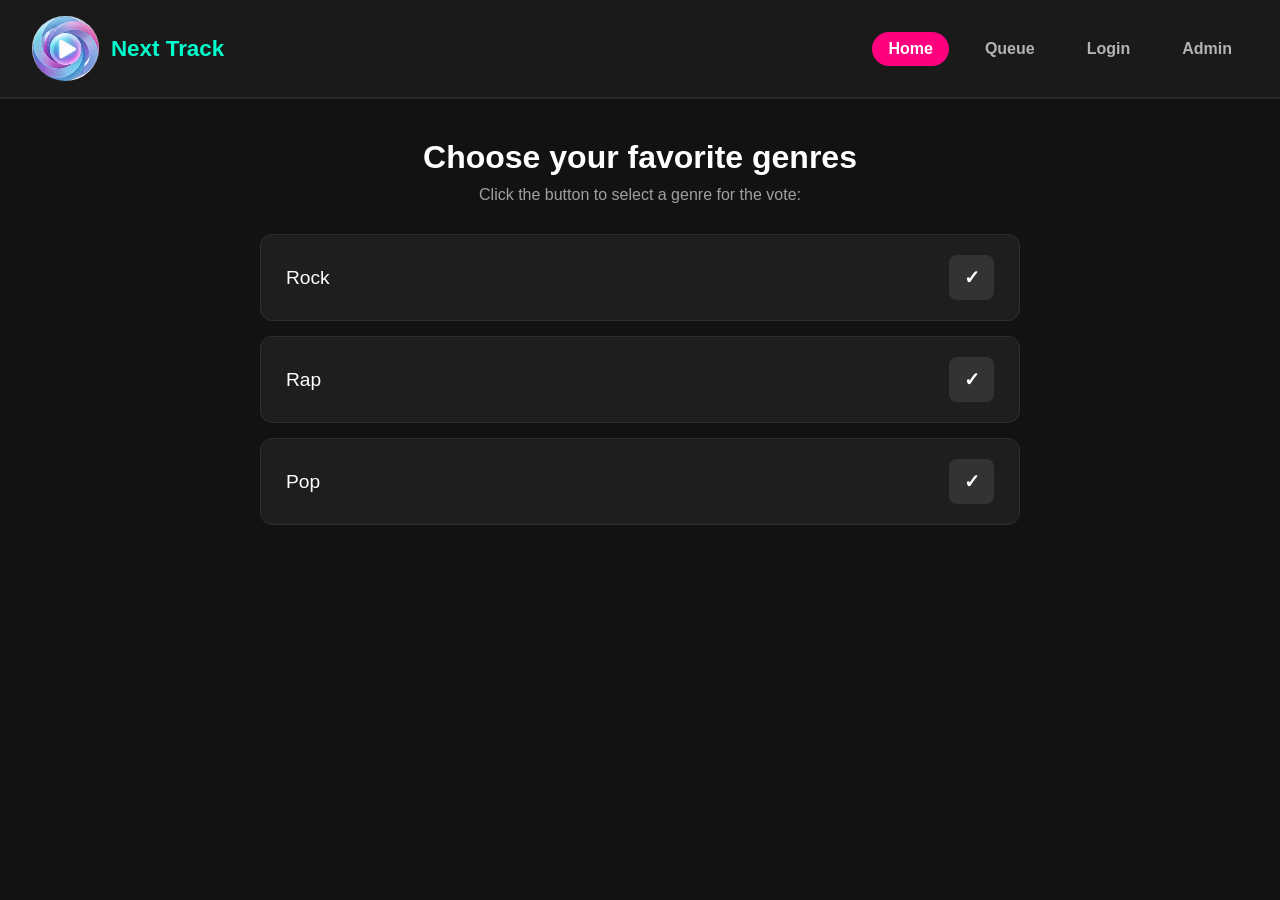
==== frontend/index.html @ 9c2ce7b0 "Fix: Fixed linked based navigation. (With index.html being the root served "/" is the defacto home p" ====
<!DOCTYPE html>
<!-- 
  EKSAMENSFORKLARING: 
  <!DOCTYPE html> fortæller browseren, at det er et moderne HTML5-dokument.
  'lang="da"' fortæller at sproget er dansk (godt for tilgængelighed).
-->
<html lang="da">
<head>
    <!-- Tekniske indstillinger: Gør at vi kan bruge æ, ø, å og gør siden mobilvenlig -->
    <meta charset="UTF-8">
    <meta name="viewport" content="width=device-width, initial-scale=1.0">
    <title>Next Track - Jukebox</title>
    
    <!-- Forbindelse til vores CSS-ark (styles.css), som bestemmer hvordan det ser ud -->
    <link rel="stylesheet" href="styles.css">
</head>
<body>

    <!-- ==========================================
      TOPBAR (Oprettet af Ulas)
      HVORFOR VALGT?: Vi har valgt at lave en topbar, fordi den 
      giver brugeren et fast overblik og hurtig adgang til navigationen.
    =========================================== -->
    <header class="topbar">
        
        <!-- Logo og navn i venstre side -->
        <div class="logo-container">
            <!-- Billedet af logoet. Vi bruger 'border-radius: 50%' i CSS til at fjerne den hvide baggrund -->
            <img src="image/nextlogo.jpg" alt="Next Track Logo" class="logo-img">
            <span class="logo-text">Next Track</span>
        </div>

        <!-- Navigation (Menupunkter) i højre side -->
        <nav class="navbar">
            <a href="/" class="active">Home</a>
            <a href="/queue">Queue</a>
            <a href="/login.html">Login</a>
            <a href="/admin">Admin</a>
        </nav>

    </header>


    <!-- ==========================================
      HOVEDINDHOLD (Main Content)
    =========================================== -->
    <main class="main-content">
        
        <h1>Choose your favorite genres</h1>
        <p>Click the button to select a genre for the vote:</p>

        <!-- Container der samler alle genre-kortene -->
        <div class="genre-container">
            
            <!-- GENRE 1: ROCK -->
            <div class="genre-card">
                <span>Rock</span>
                <!-- 
                  HVORFOR VALGT?: Vi bruger 'onclick'. Når brugeren klikker på knappen, 
                  kalder vi en JavaScript-funktion ('toggleGenre') og sender 'this' (knappen selv) 
                  og genrens navn ('Rock') med ind i koden.
                -->
                <button class="check-btn" onclick="toggleGenre(this, 'Rock')">✓</button>
            </div>

            <!-- GENRE 2: RAP -->
            <div class="genre-card">
                <span>Rap</span>
                <button class="check-btn" onclick="toggleGenre(this, 'Rap')">✓</button>
            </div>

            <!-- GENRE 3: POP -->
            <div class="genre-card">
                <span>Pop</span>
                <button class="check-btn" onclick="toggleGenre(this, 'Pop')">✓</button>
            </div>

        </div>

    </main>


    <!-- 
      EKSAMENSFORKLARING: 
      Vi indlæser JavaScript-filen (scripts.js) i bunden. 
      HVORFOR?: Så er vi sikre på, at hele HTML-siden er indlæst, 
      før JavaScript-koden prøver at køre.
    -->
    <script src="scripts.js"></script>

</body>
</html>
---- frontend/styles.css ----
/* ==========================================
  1. GENERELT NULSTILLING (Reset)
  HVORFOR?: Fjerner browserens standard-marginer, så det ser ens ud alle steder.
=========================================== */
* {
    margin: 0;
    padding: 0;
    box-sizing: border-box;
    font-family: 'Segoe UI', Tahoma, Geneva, Verdana, sans-serif;
}

body {
    background-color: #121212; /* Mørk, moderne baggrund der passer til musik */
    color: #ffffff;            /* Hvid tekst for god kontrast */
}


/* ==========================================
  2. TOPBAR OG FLEXBOX
  HVORFOR FLEXBOX?: Vi bruger 'display: flex' og 'justify-content: space-between', 
  fordi det er den nemmeste og mest moderne måde at skubbe logoet helt ud til venstre 
  og menuen ud til højre på.
=========================================== */
.topbar {
    display: flex;
    justify-content: space-between;
    align-items: center;
    padding: 1rem 2rem;
    background-color: #1a1a1a;
    border-bottom: 2px solid #2a2a2a;
    
    /* Gør at topbaren klistrer til toppen, når man scroller */
    position: sticky;
    top: 0;
    z-index: 1000;
}


/* ==========================================
  3. LOGO STYLING
=========================================== */
.logo-container {
    display: flex;
    align-items: center;
    gap: 12px; /* Plads mellem logo og tekst */
}

.logo-img {
    height: 65px;
    width: auto;   
    border-radius: 50%; /* Gør billedet helt rundt, så den hvide firkantede baggrund forsvinder */
    object-fit: cover;
}

.logo-text {
    font-size: 1.4rem;
    font-weight: bold;
    color: #00ffcc; /* Mintgrøn farve der fanger opmærksomheden */
}


/* ==========================================
  4. NAVIGATION
=========================================== */
.navbar {
    display: flex;
    gap: 20px;
}

.navbar a {
    color: #b3b3b3;
    text-decoration: none;
    font-weight: 600;
    padding: 8px 16px;
    border-radius: 20px;
    transition: all 0.3s ease;
}

.navbar a:hover, .navbar a.active {
    color: #ffffff;
    background-color: #ff007f; /* Pink farve for at vise hvor man er */
}


/* ==========================================
  5. HOVEDINDHOLD OG GENRE KORT
=========================================== */
.main-content {
    max-width: 800px;
    margin: 40px auto; /* Centrerer indholdet på skærmen */
    padding: 0 20px;
    text-align: center;
}

.main-content h1 {
    font-size: 2rem;
    margin-bottom: 10px;
}

.main-content p {
    color: #a0a0a0;
    margin-bottom: 30px;
}

.genre-container {
    display: flex;
    flex-direction: column; /* Lægger boksene oven på hinanden */
    gap: 15px;              /* Luft mellem boksene */
}

.genre-card {
    display: flex;
    justify-content: space-between; /* Tekst til venstre, knap til højre */
    align-items: center;
    background-color: #1e1e1e;     /* Mørk boksfarve */
    padding: 20px 25px;
    border-radius: 12px;
    border: 1px solid #2e2e2e;
    font-size: 1.2rem;
    font-weight: 500;
}


/* ==========================================
  6. KNAPPER OG AKTIV STATE (.checked)
=========================================== */
.check-btn {
    background-color: #333333; /* Standard mørk knap */
    color: white;
    border: none;
    width: 45px;
    height: 45px;
    border-radius: 8px;
    cursor: pointer;
    font-size: 1.2rem;
    font-weight: bold;
    display: flex;
    align-items: center;
    justify-content: center;
    transition: background-color 0.2s;
}

.check-btn:hover {
    background-color: #444444;
}

/* 
  HVORFOR DENNE KLASSE?: 
  Når brugeren klikker, tilføjer JavaScript klassen '.checked'. 
  CSS sørger så for, at knappen skifter til en flot klar grøn farve!
*/
.check-btn.checked {
    background-color: #00C853; 
    color: #ffffff;            
}
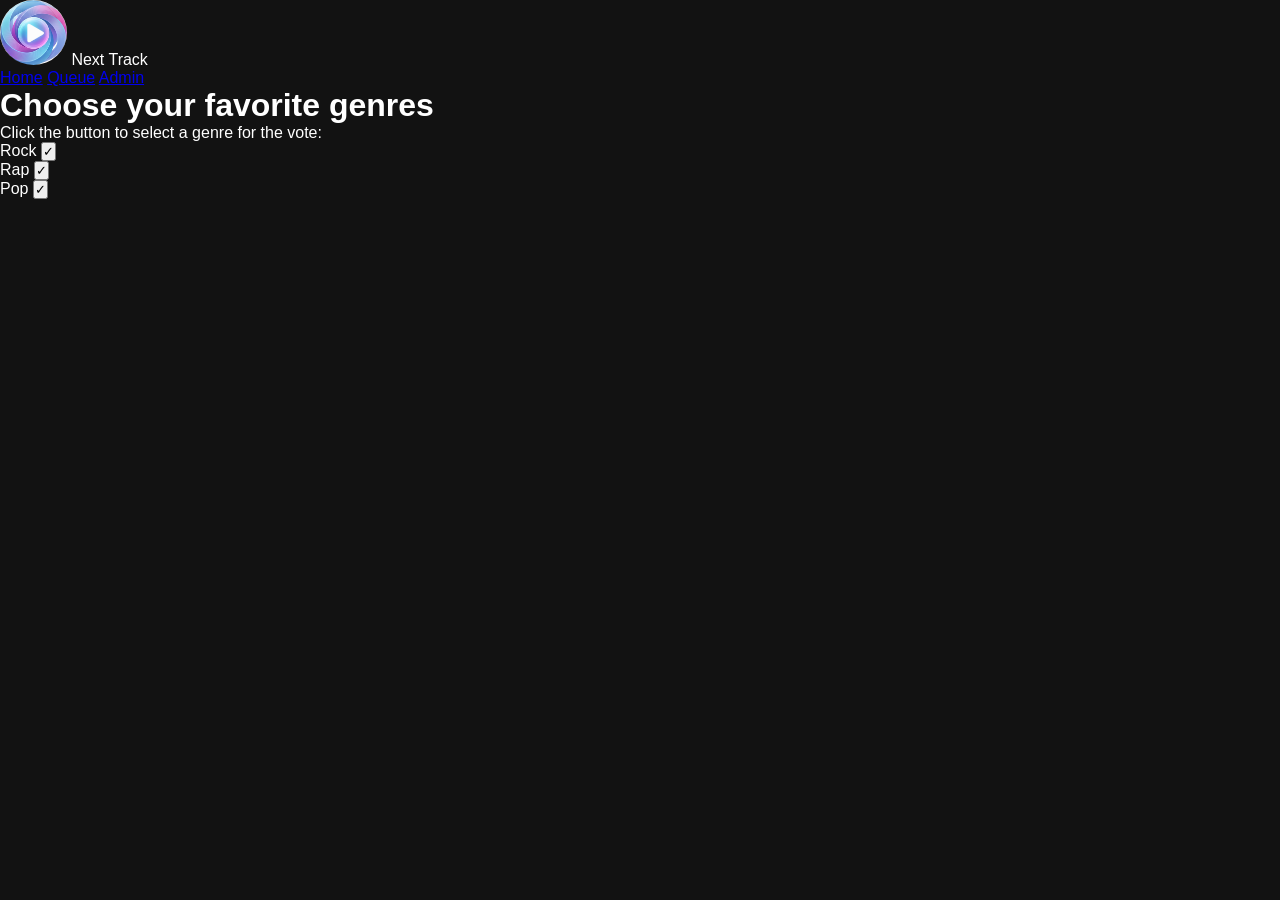
==== commit 6dbbf6e1: "Edit: Index.html various changes" ====
--- a/frontend/index.html
+++ b/frontend/index.html
@@ -17,25 +17,24 @@
 <body>
 
     <!-- ==========================================
-      TOPBAR (Oprettet af Ulas)
+      TOPBAR (Oprettet af Ulas og Bashar)
       HVORFOR VALGT?: Vi har valgt at lave en topbar, fordi den 
       giver brugeren et fast overblik og hurtig adgang til navigationen.
     =========================================== -->
-    <header class="topbar">
+    <header id="topbar">
         
         <!-- Logo og navn i venstre side -->
-        <div class="logo-container">
+        <div id="logo-container">
             <!-- Billedet af logoet. Vi bruger 'border-radius: 50%' i CSS til at fjerne den hvide baggrund -->
             <img src="image/nextlogo.jpg" alt="Next Track Logo" class="logo-img">
-            <span class="logo-text">Next Track</span>
+            <span id="logo-text">Next Track</span>
         </div>
 
         <!-- Navigation (Menupunkter) i højre side -->
-        <nav class="navbar">
-            <a href="/" class="active">Home</a>
-            <a href="/queue">Queue</a>
-            <a href="/login.html">Login</a>
-            <a href="/admin">Admin</a>
+        <nav id="navbar">
+            <a href="#" id="active">Home</a>
+            <a href="#queue">Queue</a>
+            <a href="#admin">Admin</a>
         </nav>
 
     </header>
@@ -44,35 +43,35 @@
     <!-- ==========================================
       HOVEDINDHOLD (Main Content)
     =========================================== -->
-    <main class="main-content">
+    <main id="main-content">
         
         <h1>Choose your favorite genres</h1>
         <p>Click the button to select a genre for the vote:</p>
 
         <!-- Container der samler alle genre-kortene -->
-        <div class="genre-container">
+        <div id="genre-container">
             
             <!-- GENRE 1: ROCK -->
-            <div class="genre-card">
+            <div id="genre-card">
                 <span>Rock</span>
                 <!-- 
                   HVORFOR VALGT?: Vi bruger 'onclick'. Når brugeren klikker på knappen, 
                   kalder vi en JavaScript-funktion ('toggleGenre') og sender 'this' (knappen selv) 
                   og genrens navn ('Rock') med ind i koden.
                 -->
-                <button class="check-btn" onclick="toggleGenre(this, 'Rock')">✓</button>
+                <button id="check-btn" onclick="toggleGenre(this, 'Rock')">✓</button>
             </div>
 
             <!-- GENRE 2: RAP -->
-            <div class="genre-card">
+            <div id="genre-card">
                 <span>Rap</span>
-                <button class="check-btn" onclick="toggleGenre(this, 'Rap')">✓</button>
+                <button id="check-btn" onclick="toggleGenre(this, 'Rap')">✓</button>
             </div>
 
             <!-- GENRE 3: POP -->
-            <div class="genre-card">
+            <div id="genre-card">
                 <span>Pop</span>
-                <button class="check-btn" onclick="toggleGenre(this, 'Pop')">✓</button>
+                <button id="check-btn" onclick="toggleGenre(this, 'Pop')">✓</button>
             </div>
 
         </div>
--- a/frontend/styles.css
+++ b/frontend/styles.css
@@ -152,4 +152,20 @@
 .check-btn.checked {
     background-color: #00C853; 
     color: #ffffff;            
+}
+
+.loginInputs {
+    /*  
+        Kopieret Genre Cards siden at vi gerne vil have at der er 
+        ens stil på hele siden.
+
+    */
+    color: grey;
+    align-items: center;
+    background-color: #1e1e1e;
+    padding: 20px 25px;
+    border-radius: 12px;
+    border: 1px solid #2e2e2e;
+    font-size: 1.2rem;
+    font-weight: 500;
 }
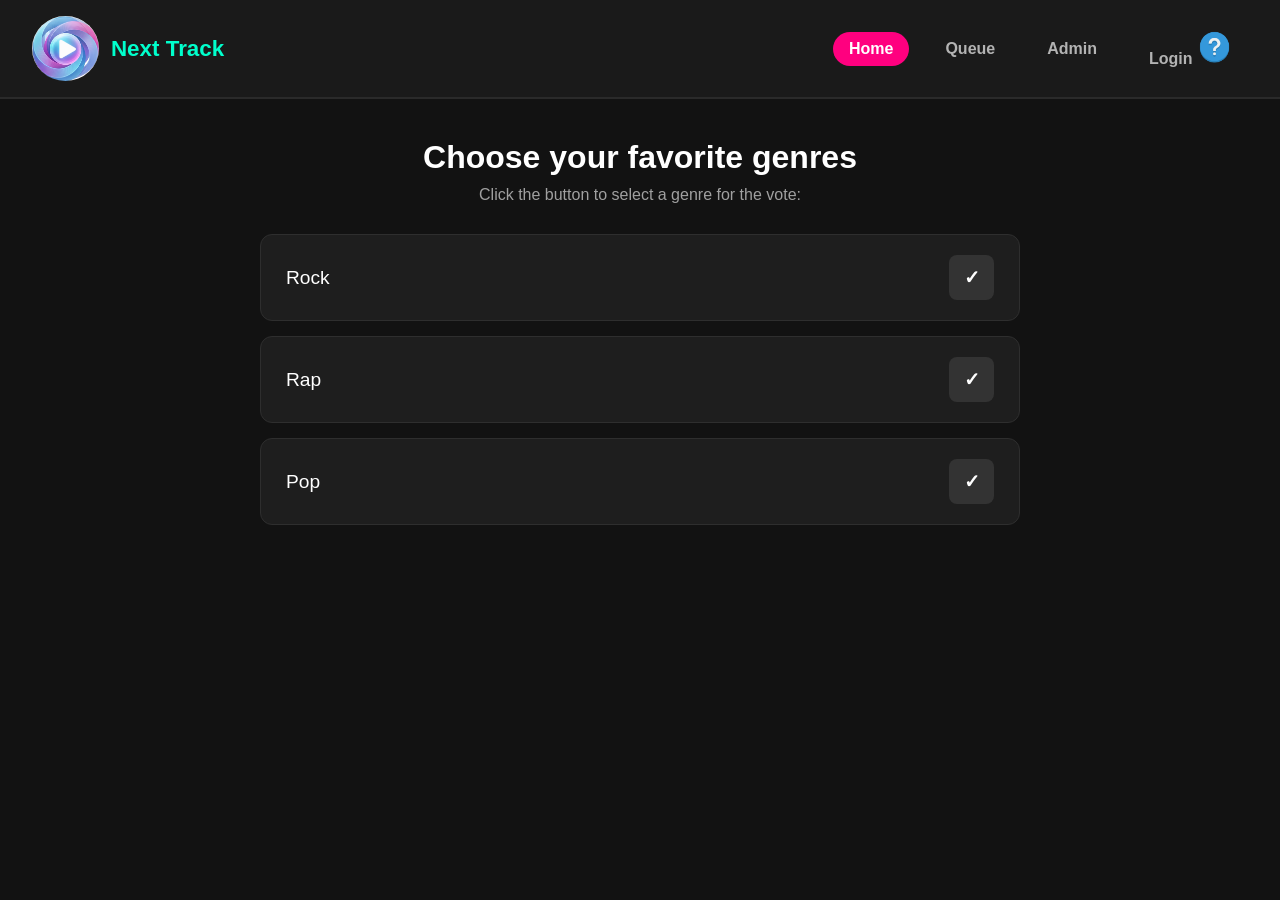
==== commit aa5eb0bc: "Change: Login in index.html Updated login location, now also includes a profile image in the link Ed" ====
--- a/frontend/index.html
+++ b/frontend/index.html
@@ -17,25 +17,40 @@
 <body>
 
     <!-- ==========================================
-      TOPBAR (Oprettet af Ulas og Bashar)
+      TOPBAR (Oprettet af Ulas)
       HVORFOR VALGT?: Vi har valgt at lave en topbar, fordi den 
       giver brugeren et fast overblik og hurtig adgang til navigationen.
     =========================================== -->
-    <header id="topbar">
+    <header class="topbar">
         
         <!-- Logo og navn i venstre side -->
-        <div id="logo-container">
+        <div class="logo-container">
             <!-- Billedet af logoet. Vi bruger 'border-radius: 50%' i CSS til at fjerne den hvide baggrund -->
             <img src="image/nextlogo.jpg" alt="Next Track Logo" class="logo-img">
-            <span id="logo-text">Next Track</span>
+            <span class="logo-text">Next Track</span>
         </div>
 
         <!-- Navigation (Menupunkter) i højre side -->
-        <nav id="navbar">
-            <a href="#" id="active">Home</a>
-            <a href="#queue">Queue</a>
-            <a href="#admin">Admin</a>
+        <nav class="navbar">
+            <a href="/" class="active">Home</a>
+            <a href="/queue">Queue</a>
+            <a href="/admin">Admin</a>
+            <div id="no-profile" class="profile-container">
+                <a href="/login.html">
+                    <p class="profile-text">Login</p>
+                    <img class="profile-img" src="image/users/unknown.png" alt="Unknown User"/>
+                </a>
+            </div>
+            <div hidden id="foobar-profile">
+                <a href="/user/foobar.html">
+                    <p class="profile-text">Welcome FooBar!</p>
+                    <img class="profile-img" src="image/users/unknown.png" alt="FooBar"/>
+                </a>
+            </div>
         </nav>
+
+        <!-- User image + Login-->
+        
 
     </header>
 
@@ -43,35 +58,35 @@
     <!-- ==========================================
       HOVEDINDHOLD (Main Content)
     =========================================== -->
-    <main id="main-content">
+    <main class="main-content">
         
         <h1>Choose your favorite genres</h1>
         <p>Click the button to select a genre for the vote:</p>
 
         <!-- Container der samler alle genre-kortene -->
-        <div id="genre-container">
+        <div class="genre-container">
             
             <!-- GENRE 1: ROCK -->
-            <div id="genre-card">
+            <div class="genre-card">
                 <span>Rock</span>
                 <!-- 
                   HVORFOR VALGT?: Vi bruger 'onclick'. Når brugeren klikker på knappen, 
                   kalder vi en JavaScript-funktion ('toggleGenre') og sender 'this' (knappen selv) 
                   og genrens navn ('Rock') med ind i koden.
                 -->
-                <button id="check-btn" onclick="toggleGenre(this, 'Rock')">✓</button>
+                <button class="check-btn" onclick="toggleGenre(this, 'Rock')">✓</button>
             </div>
 
             <!-- GENRE 2: RAP -->
-            <div id="genre-card">
+            <div class="genre-card">
                 <span>Rap</span>
-                <button id="check-btn" onclick="toggleGenre(this, 'Rap')">✓</button>
+                <button class="check-btn" onclick="toggleGenre(this, 'Rap')">✓</button>
             </div>
 
             <!-- GENRE 3: POP -->
-            <div id="genre-card">
+            <div class="genre-card">
                 <span>Pop</span>
-                <button id="check-btn" onclick="toggleGenre(this, 'Pop')">✓</button>
+                <button class="check-btn" onclick="toggleGenre(this, 'Pop')">✓</button>
             </div>
 
         </div>
--- a/frontend/styles.css
+++ b/frontend/styles.css
@@ -65,6 +65,8 @@
 .navbar {
     display: flex;
     gap: 20px;
+    align-items: center;
+    justify-content: center;
 }
 
 .navbar a {
@@ -168,4 +170,23 @@
     border: 1px solid #2e2e2e;
     font-size: 1.2rem;
     font-weight: 500;
-}+}
+
+.profile-img {
+    height: 35px;
+    width: auto;   
+    border-radius: 50%; /* Gør billedet helt rundt, så den hvide firkantede baggrund forsvinder */
+    object-fit: cover;
+    display: inline-flex; 
+    vertical-align: center;
+}
+
+.profile-text {
+    display: inline-block; 
+    vertical-align: center;
+}
+
+.profile-container {
+    float: right; 
+    display: flex;
+}
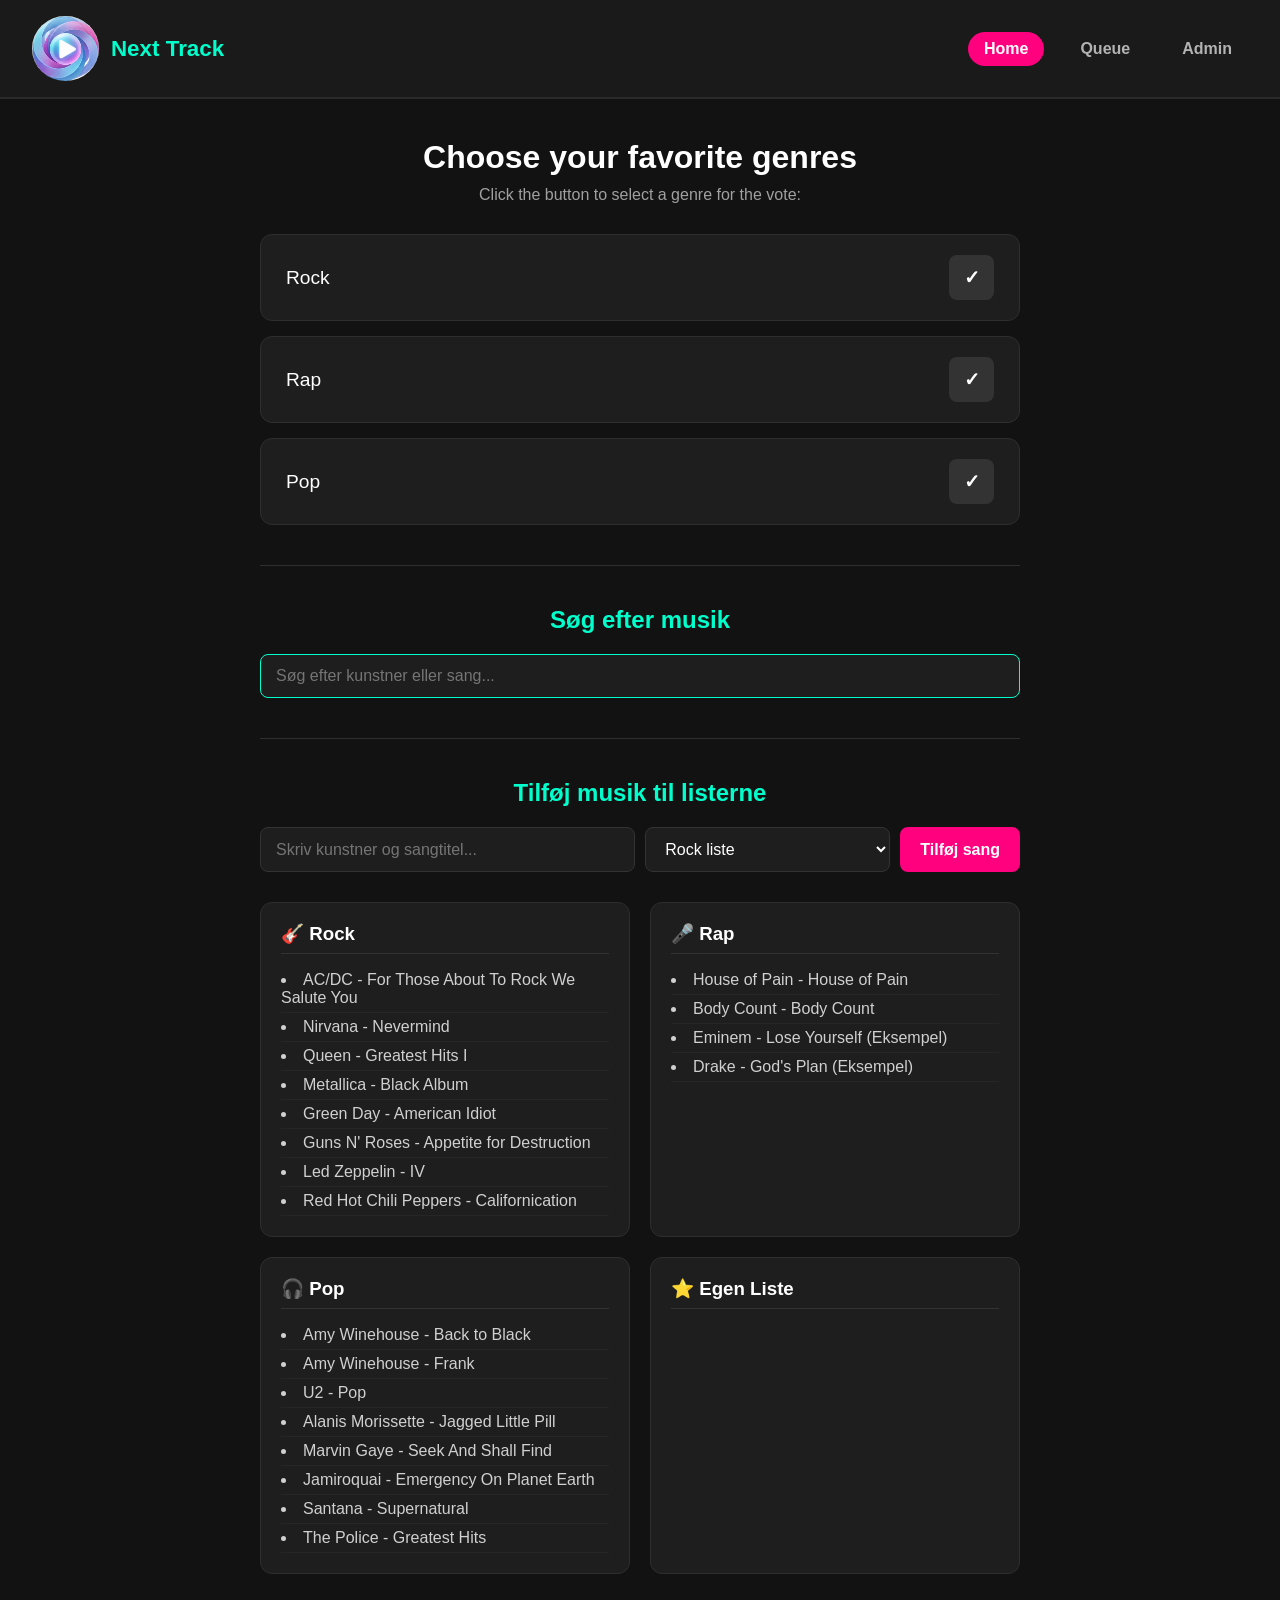
==== commit 1eb50dbd: "search bar plus playlist plus topbar" ====
--- a/frontend/index.html
+++ b/frontend/index.html
@@ -17,7 +17,7 @@
 <body>
 
     <!-- ==========================================
-      TOPBAR (Oprettet af Ulas)
+      TOPBAR (Oprettet af Ulas og Bashar)
       HVORFOR VALGT?: Vi har valgt at lave en topbar, fordi den 
       giver brugeren et fast overblik og hurtig adgang til navigationen.
     =========================================== -->
@@ -32,25 +32,10 @@
 
         <!-- Navigation (Menupunkter) i højre side -->
         <nav class="navbar">
-            <a href="/" class="active">Home</a>
-            <a href="/queue">Queue</a>
-            <a href="/admin">Admin</a>
-            <div id="no-profile" class="profile-container">
-                <a href="/login.html">
-                    <p class="profile-text">Login</p>
-                    <img class="profile-img" src="image/users/unknown.png" alt="Unknown User"/>
-                </a>
-            </div>
-            <div hidden id="foobar-profile">
-                <a href="/user/foobar.html">
-                    <p class="profile-text">Welcome FooBar!</p>
-                    <img class="profile-img" src="image/users/unknown.png" alt="FooBar"/>
-                </a>
-            </div>
+            <a href="#" class="active">Home</a>
+            <a href="#queue">Queue</a>
+            <a href="#admin">Admin</a>
         </nav>
-
-        <!-- User image + Login-->
-        
 
     </header>
 
@@ -91,16 +76,79 @@
 
         </div>
 
+        <hr class="divider">
+
+        <!-- ==========================================
+          SØGEMASKINE
+          HVORFOR VALGT?: Vi bruger 'onkeyup' på input-feltet. 
+          Det betyder, at funktionen 'searchSongs()' kører automatisk, 
+          hver gang brugeren slipper en tast på tastaturet (live-søgning).
+        =========================================== -->
+        <h2>Søg efter musik</h2>
+        <div class="search-box">
+            <input type="text" id="searchInput" onkeyup="searchSongs()" placeholder="Søg efter kunstner eller sang...">
+        </div>
+
+        <!-- Her viser JavaScript resultaterne af søgningen -->
+        <ul id="searchResultsDisplay" class="search-results"></ul>
+
+        <hr class="divider">
+
+        <!-- ==========================================
+          TILFØJ SELV SANGE
+          HVORFOR VALGT?: Giver brugeren mulighed for at skrive 
+          en sangtitel og vælge hvilken af de 4 lister den skal i.
+        =========================================== -->
+        <h2>Tilføj musik til listerne</h2>
+        <div class="add-song-box">
+            <!-- Input-felt hvor brugeren skriver sangens navn -->
+            <input type="text" id="songInput" placeholder="Skriv kunstner og sangtitel...">
+            
+            <!-- Dropdown-menu så brugeren kan vælge mellem de 4 lister -->
+            <select id="listSelect">
+                <option value="rock">Rock liste</option>
+                <option value="rap">Rap liste</option>
+                <option value="pop">Pop liste</option>
+                <option value="custom">Egen liste (Brugerens valg)</option>
+            </select>
+
+            <!-- Knap der aktiverer funktionen 'addSong()' i JavaScript -->
+            <button class="add-btn" onclick="addSong()">Tilføj sang</button>
+        </div>
+
+        <!-- ==========================================
+          DE 4 MUSIKLISTER (Visning på skærmen)
+          HVORFOR 'ul' og 'id'?: En <ul> er en punktliste i HTML. 
+          Vi giver hver liste et unikt 'id', så JavaScript ved præcis, 
+          hvilken boks sangen skal vises i.
+        =========================================== -->
+        <div class="playlists-grid">
+            
+            <div class="playlist-box">
+                <h3>🎸 Rock</h3>
+                <ul id="rockListDisplay"></ul>
+            </div>
+
+         <div class="playlist-box">
+                <h3>🎤 Rap</h3>
+                <ul id="rapListDisplay"></ul>
+            </div>
+
+            <div class="playlist-box">
+                <h3>🎧 Pop</h3>
+                <ul id="popListDisplay"></ul>
+            </div>
+
+            <div class="playlist-box">
+                <h3>⭐ Egen Liste</h3>
+                <ul id="customListDisplay"></ul>
+            </div>
+
+        </div>
+
     </main>
 
-
-    <!-- 
-      EKSAMENSFORKLARING: 
-      Vi indlæser JavaScript-filen (scripts.js) i bunden. 
-      HVORFOR?: Så er vi sikre på, at hele HTML-siden er indlæst, 
-      før JavaScript-koden prøver at køre.
-    -->
-    <script src="scripts.js"></script>
+    <script src="scrips.js"></script>
 
 </body>
 </html>
--- a/frontend/styles.css
+++ b/frontend/styles.css
@@ -1,5 +1,5 @@
 /* ==========================================
-  1. GENERELT NULSTILLING (Reset)
+1. GENERELT NULSTILLING (Reset)
   HVORFOR?: Fjerner browserens standard-marginer, så det ser ens ud alle steder.
 =========================================== */
 * {
@@ -16,7 +16,7 @@
 
 
 /* ==========================================
-  2. TOPBAR OG FLEXBOX
+2. TOPBAR OG FLEXBOX
   HVORFOR FLEXBOX?: Vi bruger 'display: flex' og 'justify-content: space-between', 
   fordi det er den nemmeste og mest moderne måde at skubbe logoet helt ud til venstre 
   og menuen ud til højre på.
@@ -37,7 +37,7 @@
 
 
 /* ==========================================
-  3. LOGO STYLING
+3. LOGO STYLING
 =========================================== */
 .logo-container {
     display: flex;
@@ -60,13 +60,11 @@
 
 
 /* ==========================================
-  4. NAVIGATION
+4. NAVIGATION
 =========================================== */
 .navbar {
     display: flex;
     gap: 20px;
-    align-items: center;
-    justify-content: center;
 }
 
 .navbar a {
@@ -85,7 +83,7 @@
 
 
 /* ==========================================
-  5. HOVEDINDHOLD OG GENRE KORT
+5. HOVEDINDHOLD OG GENRE KORT
 =========================================== */
 .main-content {
     max-width: 800px;
@@ -124,7 +122,7 @@
 
 
 /* ==========================================
-  6. KNAPPER OG AKTIV STATE (.checked)
+6. KNAPPER OG AKTIV STATE (.checked)
 =========================================== */
 .check-btn {
     background-color: #333333; /* Standard mørk knap */
@@ -156,37 +154,119 @@
     color: #ffffff;            
 }
 
-.loginInputs {
-    /*  
-        Kopieret Genre Cards siden at vi gerne vil have at der er 
-        ens stil på hele siden.
-
-    */
-    color: grey;
-    align-items: center;
+
+/* ==========================================
+7. SØGEMASKINE STYLING
+=========================================== */
+.divider {
+    border: 0;
+    border-top: 1px solid #2e2e2e;
+    margin: 40px 0;
+}
+
+.main-content h2 {
+    margin-bottom: 20px;
+    color: #00ffcc;
+}
+
+.search-box {
+    margin-bottom: 15px;
+}
+
+.search-box input {
+    width: 100%;
+    padding: 12px 15px;
+    border-radius: 8px;
+    border: 1px solid #00ffcc; /* Mintgrøn kant så søgefeltet skiller sig ud */
     background-color: #1e1e1e;
-    padding: 20px 25px;
+    color: white;
+    font-size: 1rem;
+}
+
+.search-results {
+    list-style: none; /* Fjerner standard prikker */
+    text-align: left;
+    margin-bottom: 10px;
+}
+
+.search-results li {
+    background-color: #262626;
+    padding: 10px 15px;
+    margin-bottom: 6px;
+    border-radius: 8px;
+    border-left: 4px solid #ff007f; /* Pink streg i venstre side */
+}
+
+
+/* ==========================================
+8. TILFØJ SANG & DE 4 MUSIKLISTER
+=========================================== */
+.add-song-box {
+    display: flex;
+    gap: 10px;
+    justify-content: center;
+    margin-bottom: 30px;
+    flex-wrap: wrap; /* Gør at det hopper ned på næste linje på mobil */
+}
+
+.add-song-box input, .add-song-box select {
+    padding: 12px 15px;
+    border-radius: 8px;
+    border: 1px solid #333;
+    background-color: #1e1e1e;
+    color: white;
+    font-size: 1rem;
+}
+
+.add-song-box input {
+    flex: 1; /* Gør tekstfeltet bredt */
+    min-width: 200px;
+}
+
+.add-btn {
+    padding: 12px 20px;
+    background-color: #ff007f;
+    color: white;
+    border: none;
+    border-radius: 8px;
+    font-size: 1rem;
+    font-weight: bold;
+    cursor: pointer;
+    transition: background-color 0.2s;
+}
+
+.add-btn:hover {
+    background-color: #d6006b;
+}
+
+/* Gitter (Grid) der stiller de 4 musiklister pænt op i 2x2 bokse */
+.playlists-grid {
+    display: grid;
+    grid-template-columns: repeat(2, 1fr); /* 2 kolonner */
+    gap: 20px;
+    text-align: left;
+}
+
+.playlist-box {
+    background-color: #1e1e1e;
+    border: 1px solid #2e2e2e;
     border-radius: 12px;
-    border: 1px solid #2e2e2e;
-    font-size: 1.2rem;
-    font-weight: 500;
-}
-
-.profile-img {
-    height: 35px;
-    width: auto;   
-    border-radius: 50%; /* Gør billedet helt rundt, så den hvide firkantede baggrund forsvinder */
-    object-fit: cover;
-    display: inline-flex; 
-    vertical-align: center;
-}
-
-.profile-text {
-    display: inline-block; 
-    vertical-align: center;
-}
-
-.profile-container {
-    float: right; 
-    display: flex;
-}
+    padding: 20px;
+    min-height: 150px;
+}
+
+.playlist-box h3 {
+    margin-bottom: 12px;
+    border-bottom: 1px solid #333;
+    padding-bottom: 8px;
+}
+
+.playlist-box ul {
+    list-style-position: inside; /* Sætter prikkerne pænt inden for boksen */
+    color: #d0d0d0;
+}
+
+.playlist-box li {
+    padding: 5px 0;
+    border-bottom: 1px solid #262626;
+}
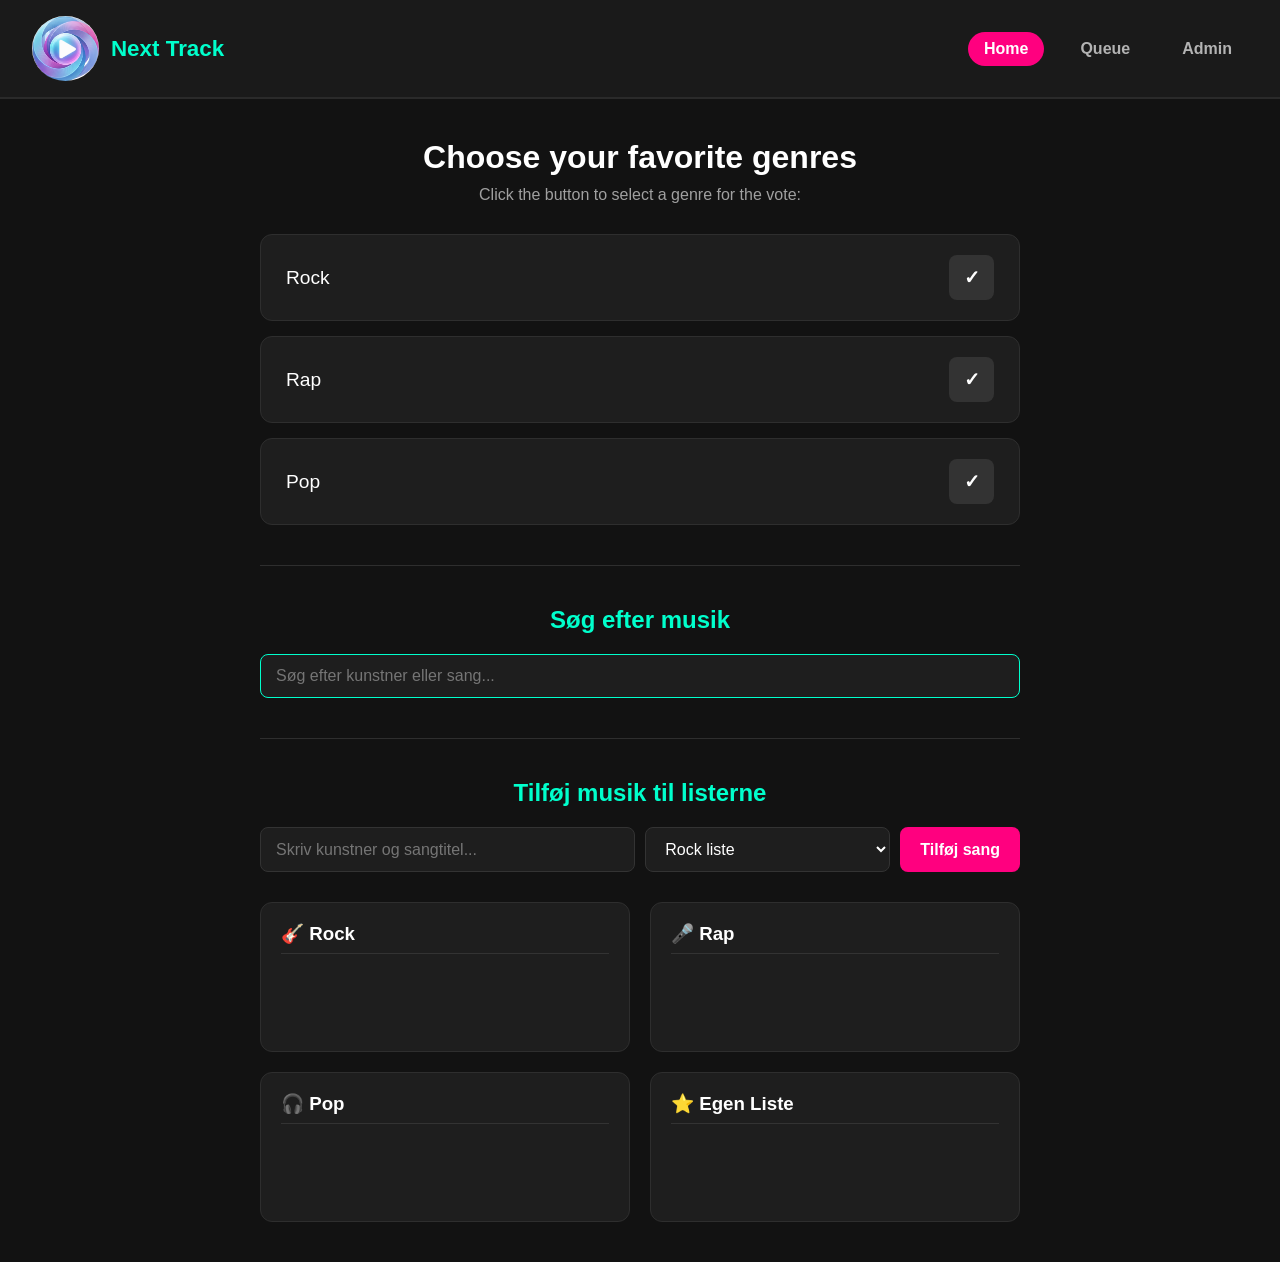
==== commit 7d5a2f38: "Mob Programming work from 25/11/26 Added db queries to pull 10 entries from a given genre." ====
--- a/frontend/index.html
+++ b/frontend/index.html
@@ -148,7 +148,7 @@
 
     </main>
 
-    <script src="scrips.js"></script>
+    <script src="./scripts.js"></script>
 
 </body>
 </html>
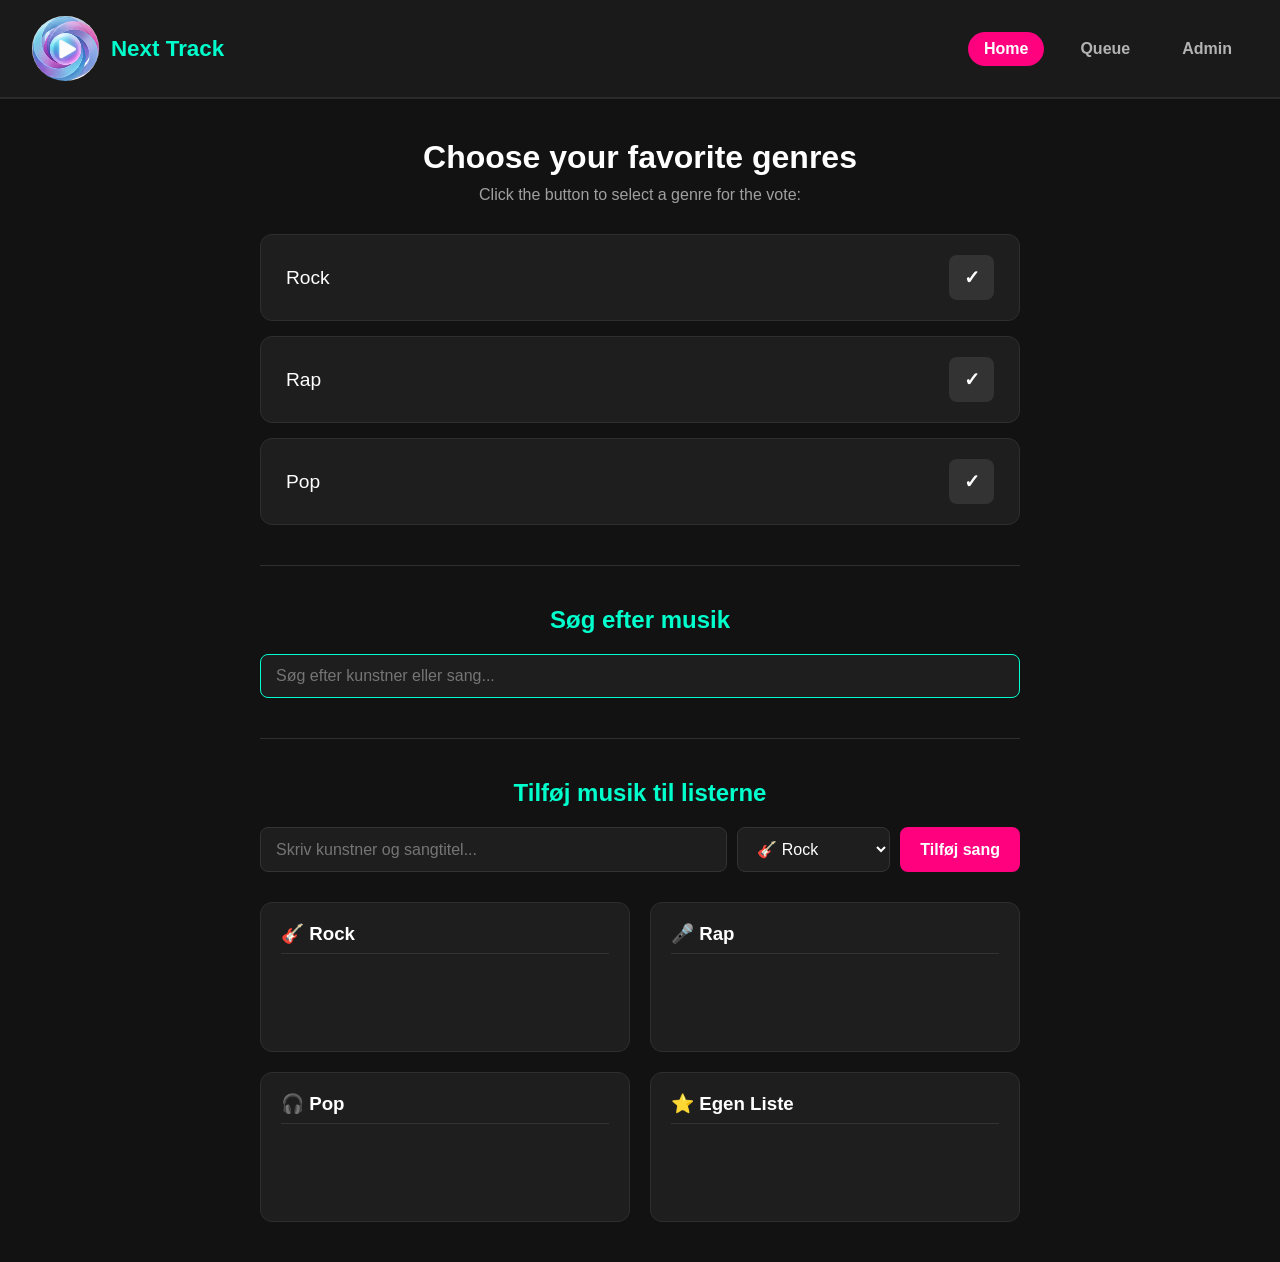
==== commit 6881fa0e: "playlist done" ====
--- a/frontend/index.html
+++ b/frontend/index.html
@@ -106,10 +106,10 @@
             
             <!-- Dropdown-menu så brugeren kan vælge mellem de 4 lister -->
             <select id="listSelect">
-                <option value="rock">Rock liste</option>
-                <option value="rap">Rap liste</option>
-                <option value="pop">Pop liste</option>
-                <option value="custom">Egen liste (Brugerens valg)</option>
+                <option value="rock">🎸 Rock</option>
+                <option value="rap">🎤 Rap</option>
+                <option value="pop">🎧 Pop</option>
+                <option value="custom">⭐ Egen Liste</option>
             </select>
 
             <!-- Knap der aktiverer funktionen 'addSong()' i JavaScript -->
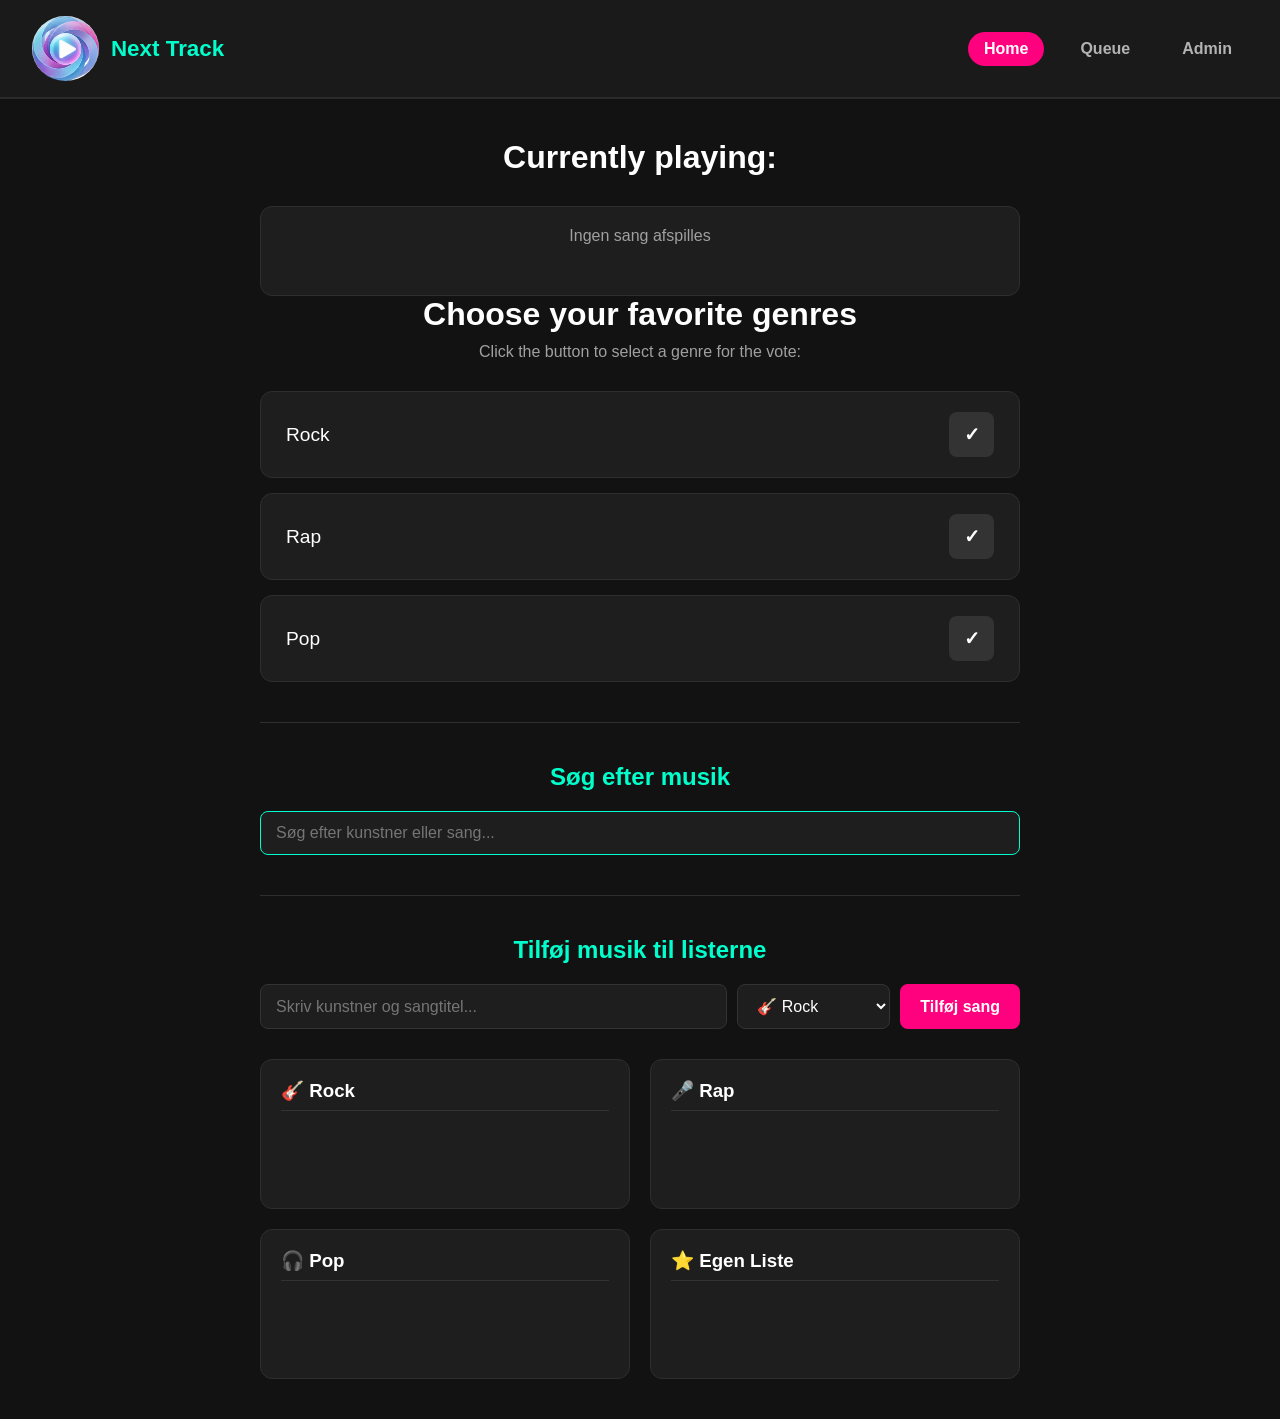
==== commit cc44e416: "Tilføjet box til currently playing" ====
--- a/frontend/index.html
+++ b/frontend/index.html
@@ -45,6 +45,13 @@
     =========================================== -->
     <main class="main-content">
         
+        <h1>Currently playing:</h1>
+        <div id="currentSongDisplay" class="current-song-box">
+            <p id="currentSongTitle">Ingen sang afspilles</p>
+        </div>
+
+        
+
         <h1>Choose your favorite genres</h1>
         <p>Click the button to select a genre for the vote:</p>
 
--- a/frontend/styles.css
+++ b/frontend/styles.css
@@ -269,4 +269,13 @@
 .playlist-box li {
     padding: 5px 0;
     border-bottom: 1px solid #262626;
+}
+
+.current-song-box {
+    margin-top: 30px;
+    padding: 20px;
+    background-color: #1e1e1e;
+    border: 1px solid #2e2e2e;
+    border-radius: 12px;
+    text-align: center;
 }
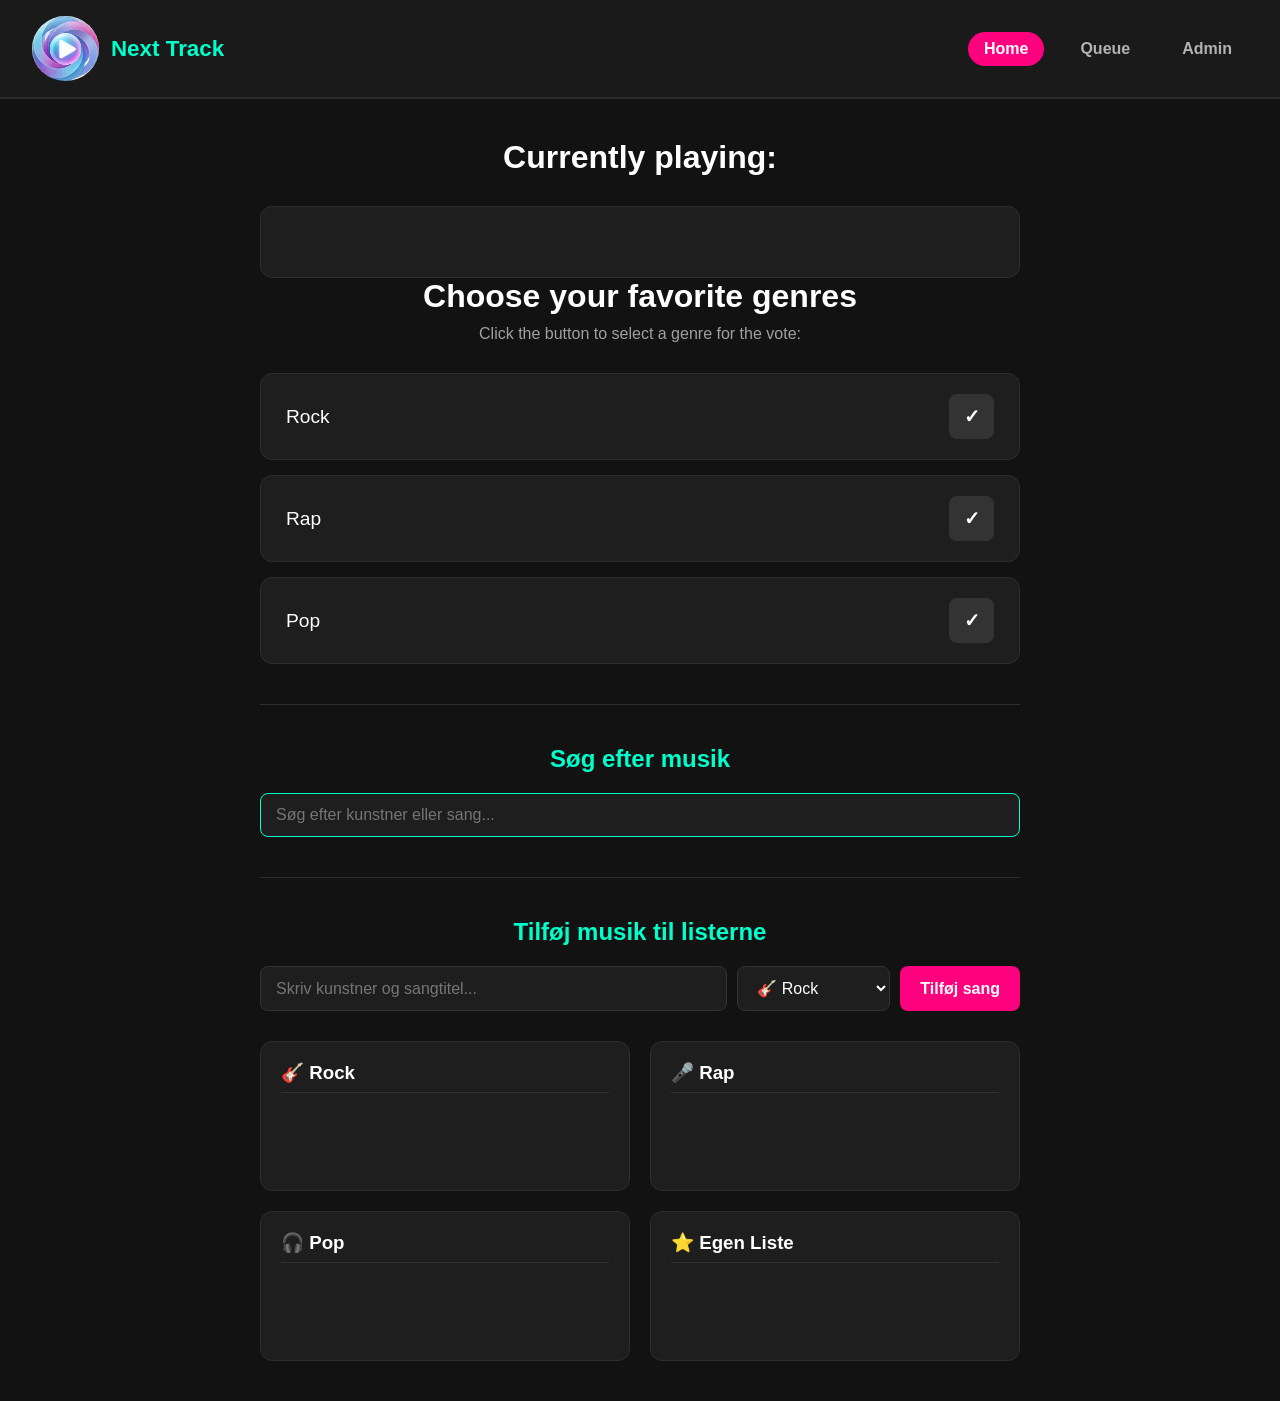
==== commit 3e9425c3: "currently playing WIP" ====
--- a/frontend/index.html
+++ b/frontend/index.html
@@ -47,10 +47,10 @@
         
         <h1>Currently playing:</h1>
         <div id="currentSongDisplay" class="current-song-box">
-            <p id="currentSongTitle">Ingen sang afspilles</p>
+            <p id="currentSongTitle"></p>
         </div>
 
-        
+
 
         <h1>Choose your favorite genres</h1>
         <p>Click the button to select a genre for the vote:</p>
@@ -154,8 +154,9 @@
         </div>
 
     </main>
-
-    <script src="./scripts.js"></script>
+    <!-- Module gør det muligt at bruge import/export i JavaScript -->
+    <script src="./algorithm.js"></script>
+    <script type = "module" src="./scripts.js"></script>
 
 </body>
 </html>
